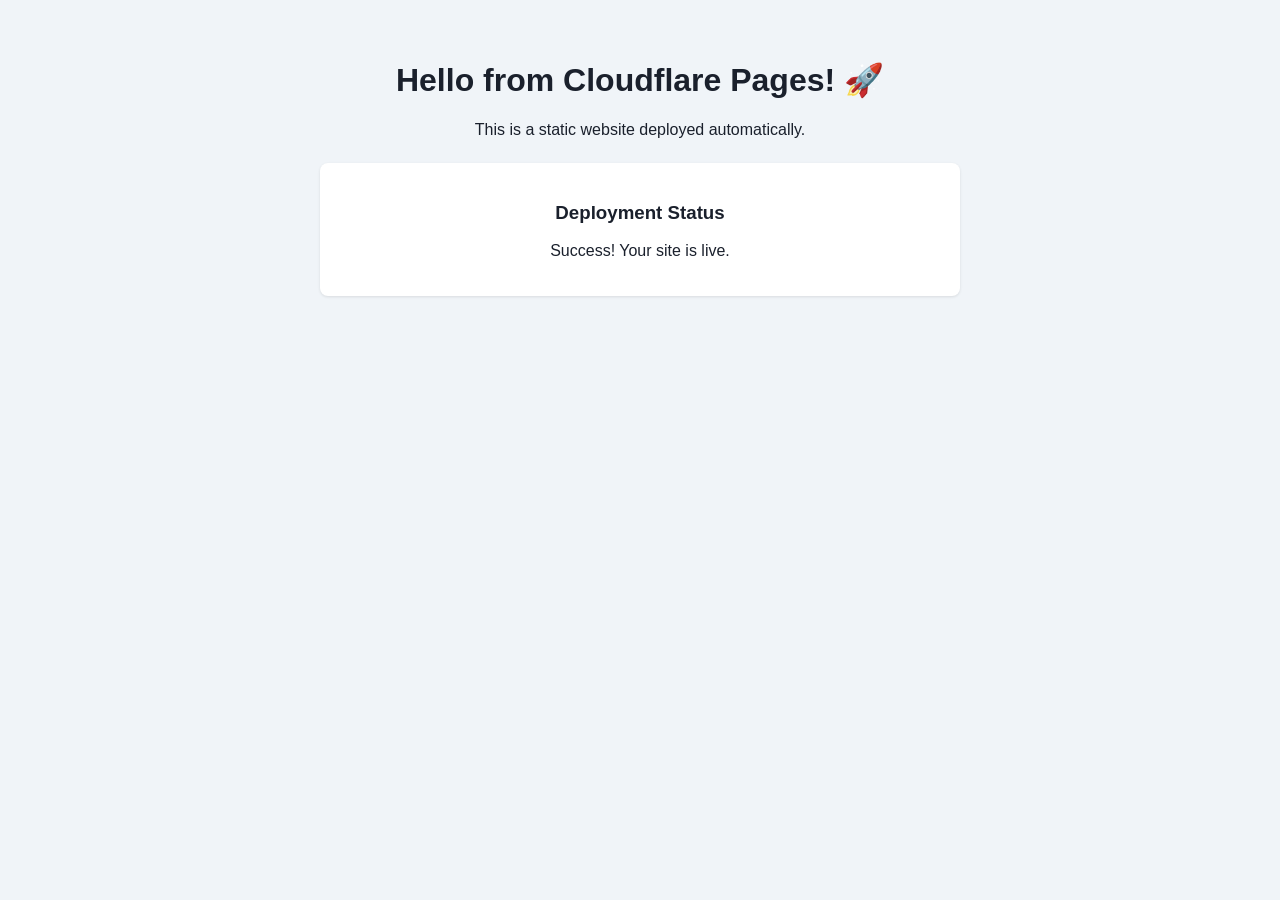
==== index.html @ c1fd0431 "Deploy static site to Cloudflare Pages" ====
<!DOCTYPE html>
<html lang="en">
<head>
    <meta charset="UTF-8">
    <meta name="viewport" content="width=device-width, initial-scale=1.0">
    <title>My Cloudflare Site</title>
    <link rel="stylesheet" href="style.css">
</head>
<body>
    <div class="container">
        <h1>Hello from Cloudflare Pages! 🚀</h1>
        <p>This is a static website deployed automatically.</p>
        <div class="card">
            <h3>Deployment Status</h3>
            <p>Success! Your site is live.</p>
        </div>
    </div>
</body>
</html>
---- style.css ----
body {
    font-family: -apple-system, BlinkMacSystemFont, "Segoe UI", Roboto, sans-serif;
    margin: 0;
    padding: 40px 20px;
    background: #f0f4f8;
    color: #1a202c;
}

.container {
    max-width: 640px;
    margin: 0 auto;
    text-align: center;
}

.card {
    background: #fff;
    border-radius: 8px;
    padding: 20px 24px;
    margin-top: 24px;
    box-shadow: 0 1px 3px rgba(0, 0, 0, .1);
}
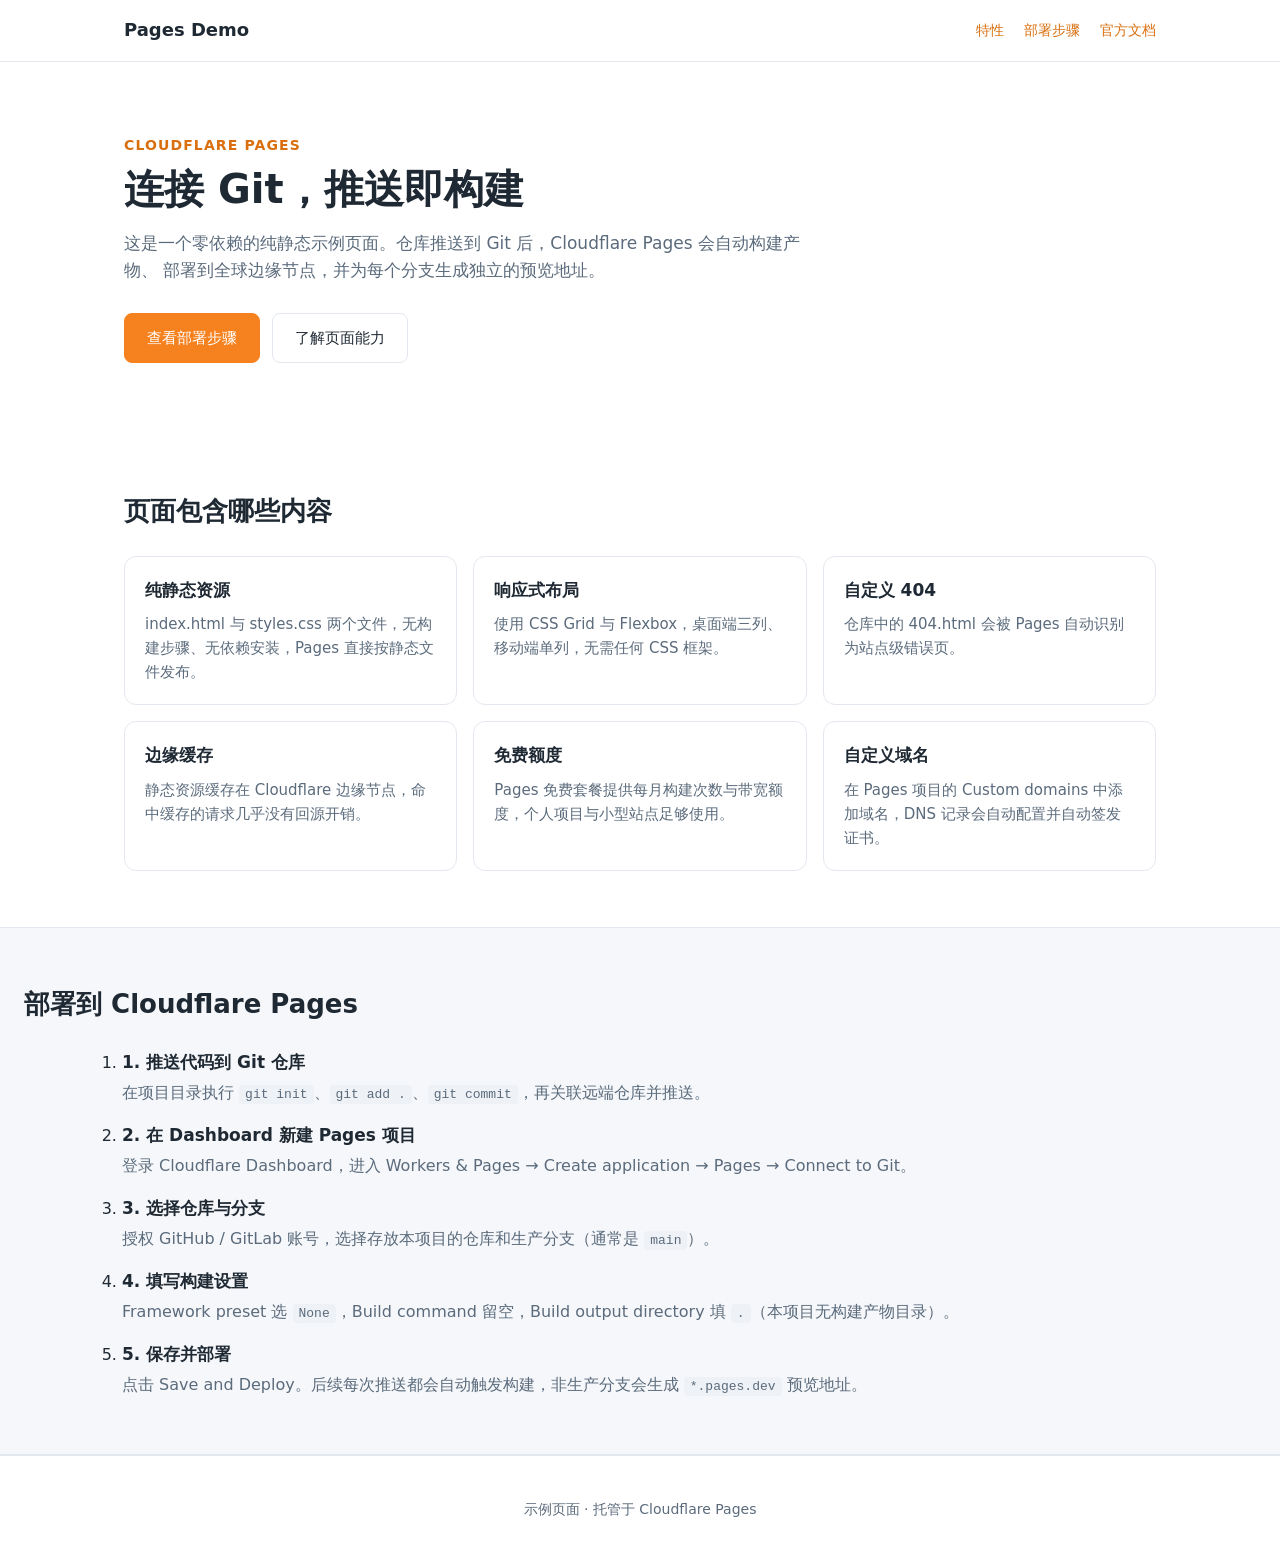
==== commit da0c88bf: "feat: 部署 Cloudflare Pages 静态示例站点 新增中文示例页（Hero、特性卡片、部署步骤）、自定义 404 页与响应式样式表， 用于演示 Cloudflare Pages「连接 " ====
--- a/index.html
+++ b/index.html
@@ -1,19 +1,97 @@
 <!DOCTYPE html>
-<html lang="en">
+<html lang="zh-CN">
 <head>
-    <meta charset="UTF-8">
-    <meta name="viewport" content="width=device-width, initial-scale=1.0">
-    <title>My Cloudflare Site</title>
-    <link rel="stylesheet" href="style.css">
+  <meta charset="UTF-8" />
+  <meta name="viewport" content="width=device-width, initial-scale=1.0" />
+  <title>Cloudflare Pages 部署示例</title>
+  <meta name="description" content="一个用于演示 Cloudflare Pages「连接 Git，推送即构建」部署流程的静态页面。" />
+  <link rel="stylesheet" href="/styles.css" />
 </head>
 <body>
-    <div class="container">
-        <h1>Hello from Cloudflare Pages! 🚀</h1>
-        <p>This is a static website deployed automatically.</p>
-        <div class="card">
-            <h3>Deployment Status</h3>
-            <p>Success! Your site is live.</p>
-        </div>
-    </div>
+  <header class="site-header">
+    <nav class="nav">
+      <span class="brand">Pages Demo</span>
+      <ul class="nav-links">
+        <li><a href="#features">特性</a></li>
+        <li><a href="#deploy">部署步骤</a></li>
+        <li><a href="https://developers.cloudflare.com/pages/" target="_blank" rel="noreferrer">官方文档</a></li>
+      </ul>
+    </nav>
+  </header>
+
+  <main>
+    <section class="hero">
+      <p class="eyebrow">Cloudflare Pages</p>
+      <h1>连接 Git，推送即构建</h1>
+      <p class="lead">
+        这是一个零依赖的纯静态示例页面。仓库推送到 Git 后，Cloudflare Pages 会自动构建产物、
+        部署到全球边缘节点，并为每个分支生成独立的预览地址。
+      </p>
+      <div class="actions">
+        <a class="btn btn-primary" href="#deploy">查看部署步骤</a>
+        <a class="btn" href="#features">了解页面能力</a>
+      </div>
+    </section>
+
+    <section id="features" class="section">
+      <h2>页面包含哪些内容</h2>
+      <div class="grid">
+        <article class="card">
+          <h3>纯静态资源</h3>
+          <p>index.html 与 styles.css 两个文件，无构建步骤、无依赖安装，Pages 直接按静态文件发布。</p>
+        </article>
+        <article class="card">
+          <h3>响应式布局</h3>
+          <p>使用 CSS Grid 与 Flexbox，桌面端三列、移动端单列，无需任何 CSS 框架。</p>
+        </article>
+        <article class="card">
+          <h3>自定义 404</h3>
+          <p>仓库中的 404.html 会被 Pages 自动识别为站点级错误页。</p>
+        </article>
+        <article class="card">
+          <h3>边缘缓存</h3>
+          <p>静态资源缓存在 Cloudflare 边缘节点，命中缓存的请求几乎没有回源开销。</p>
+        </article>
+        <article class="card">
+          <h3>免费额度</h3>
+          <p>Pages 免费套餐提供每月构建次数与带宽额度，个人项目与小型站点足够使用。</p>
+        </article>
+        <article class="card">
+          <h3>自定义域名</h3>
+          <p>在 Pages 项目的 Custom domains 中添加域名，DNS 记录会自动配置并自动签发证书。</p>
+        </article>
+      </div>
+    </section>
+
+    <section id="deploy" class="section section-alt">
+      <h2>部署到 Cloudflare Pages</h2>
+      <ol class="steps">
+        <li>
+          <h3>1. 推送代码到 Git 仓库</h3>
+          <p>在项目目录执行 <code>git init</code>、<code>git add .</code>、<code>git commit</code>，再关联远端仓库并推送。</p>
+        </li>
+        <li>
+          <h3>2. 在 Dashboard 新建 Pages 项目</h3>
+          <p>登录 Cloudflare Dashboard，进入 Workers &amp; Pages → Create application → Pages → Connect to Git。</p>
+        </li>
+        <li>
+          <h3>3. 选择仓库与分支</h3>
+          <p>授权 GitHub / GitLab 账号，选择存放本项目的仓库和生产分支（通常是 <code>main</code>）。</p>
+        </li>
+        <li>
+          <h3>4. 填写构建设置</h3>
+          <p>Framework preset 选 <code>None</code>，Build command 留空，Build output directory 填 <code>.</code>（本项目无构建产物目录）。</p>
+        </li>
+        <li>
+          <h3>5. 保存并部署</h3>
+          <p>点击 Save and Deploy。后续每次推送都会自动触发构建，非生产分支会生成 <code>*.pages.dev</code> 预览地址。</p>
+        </li>
+      </ol>
+    </section>
+  </main>
+
+  <footer class="site-footer">
+    <p>示例页面 · 托管于 Cloudflare Pages</p>
+  </footer>
 </body>
 </html>
--- a/styles.css
+++ b/styles.css
@@ -0,0 +1,217 @@
+:root {
+  --bg: #ffffff;
+  --bg-alt: #f5f7fa;
+  --text: #1f2933;
+  --text-muted: #5b6b7c;
+  --border: #e3e8ef;
+  --brand: #f6821f;
+  --brand-dark: #d96f0f;
+  --radius: 12px;
+}
+
+* {
+  box-sizing: border-box;
+}
+
+body {
+  margin: 0;
+  color: var(--text);
+  background: var(--bg);
+  font-family: "Segoe UI", "PingFang SC", "Microsoft YaHei", system-ui, -apple-system, sans-serif;
+  line-height: 1.6;
+}
+
+a {
+  color: var(--brand-dark);
+  text-decoration: none;
+}
+
+a:hover {
+  text-decoration: underline;
+}
+
+.site-header {
+  border-bottom: 1px solid var(--border);
+  background: var(--bg);
+  position: sticky;
+  top: 0;
+  z-index: 10;
+}
+
+.nav {
+  max-width: 1080px;
+  margin: 0 auto;
+  padding: 16px 24px;
+  display: flex;
+  align-items: center;
+  justify-content: space-between;
+  gap: 24px;
+}
+
+.brand {
+  font-weight: 600;
+  font-size: 18px;
+}
+
+.nav-links {
+  display: flex;
+  gap: 20px;
+  margin: 0;
+  padding: 0;
+  list-style: none;
+  font-size: 14px;
+}
+
+.hero {
+  max-width: 1080px;
+  margin: 0 auto;
+  padding: 72px 24px;
+}
+
+.eyebrow {
+  margin: 0 0 8px;
+  color: var(--brand-dark);
+  font-size: 14px;
+  font-weight: 600;
+  letter-spacing: 0.08em;
+  text-transform: uppercase;
+}
+
+.hero h1 {
+  margin: 0 0 16px;
+  font-size: 40px;
+  line-height: 1.25;
+}
+
+.lead {
+  max-width: 680px;
+  margin: 0 0 28px;
+  color: var(--text-muted);
+  font-size: 17px;
+}
+
+.actions {
+  display: flex;
+  flex-wrap: wrap;
+  gap: 12px;
+}
+
+.btn {
+  display: inline-block;
+  padding: 12px 22px;
+  border: 1px solid var(--border);
+  border-radius: 8px;
+  background: var(--bg);
+  color: var(--text);
+  font-size: 15px;
+}
+
+.btn:hover {
+  border-color: var(--brand);
+  text-decoration: none;
+}
+
+.btn-primary {
+  background: var(--brand);
+  border-color: var(--brand);
+  color: #ffffff;
+}
+
+.btn-primary:hover {
+  background: var(--brand-dark);
+  border-color: var(--brand-dark);
+}
+
+.section {
+  max-width: 1080px;
+  margin: 0 auto;
+  padding: 56px 24px;
+}
+
+.section-alt {
+  max-width: none;
+  padding: 56px 24px;
+  background: var(--bg-alt);
+  border-top: 1px solid var(--border);
+  border-bottom: 1px solid var(--border);
+}
+
+.section-alt > h2 {
+  max-width: 1080px;
+  margin: 0 auto 28px;
+}
+
+.section h2 {
+  margin: 0 0 24px;
+  font-size: 26px;
+}
+
+.grid {
+  display: grid;
+  grid-template-columns: repeat(auto-fit, minmax(260px, 1fr));
+  gap: 16px;
+}
+
+.card {
+  padding: 20px;
+  background: var(--bg);
+  border: 1px solid var(--border);
+  border-radius: var(--radius);
+}
+
+.card h3 {
+  margin: 0 0 8px;
+  font-size: 17px;
+}
+
+.card p {
+  margin: 0;
+  color: var(--text-muted);
+  font-size: 15px;
+}
+
+.steps {
+  max-width: 1080px;
+  margin: 0 auto;
+  padding-left: 22px;
+  display: grid;
+  gap: 16px;
+}
+
+.steps h3 {
+  margin: 0 0 4px;
+  font-size: 17px;
+}
+
+.steps p {
+  margin: 0;
+  color: var(--text-muted);
+}
+
+code {
+  padding: 2px 6px;
+  background: #eef1f5;
+  border-radius: 4px;
+  font-family: "JetBrains Mono", Consolas, monospace;
+  font-size: 13px;
+}
+
+.site-footer {
+  padding: 28px 24px;
+  text-align: center;
+  color: var(--text-muted);
+  font-size: 14px;
+  border-top: 1px solid var(--border);
+}
+
+@media (max-width: 640px) {
+  .hero h1 {
+    font-size: 30px;
+  }
+
+  .nav {
+    flex-direction: column;
+    align-items: flex-start;
+    gap: 12px;
+  }
+}
